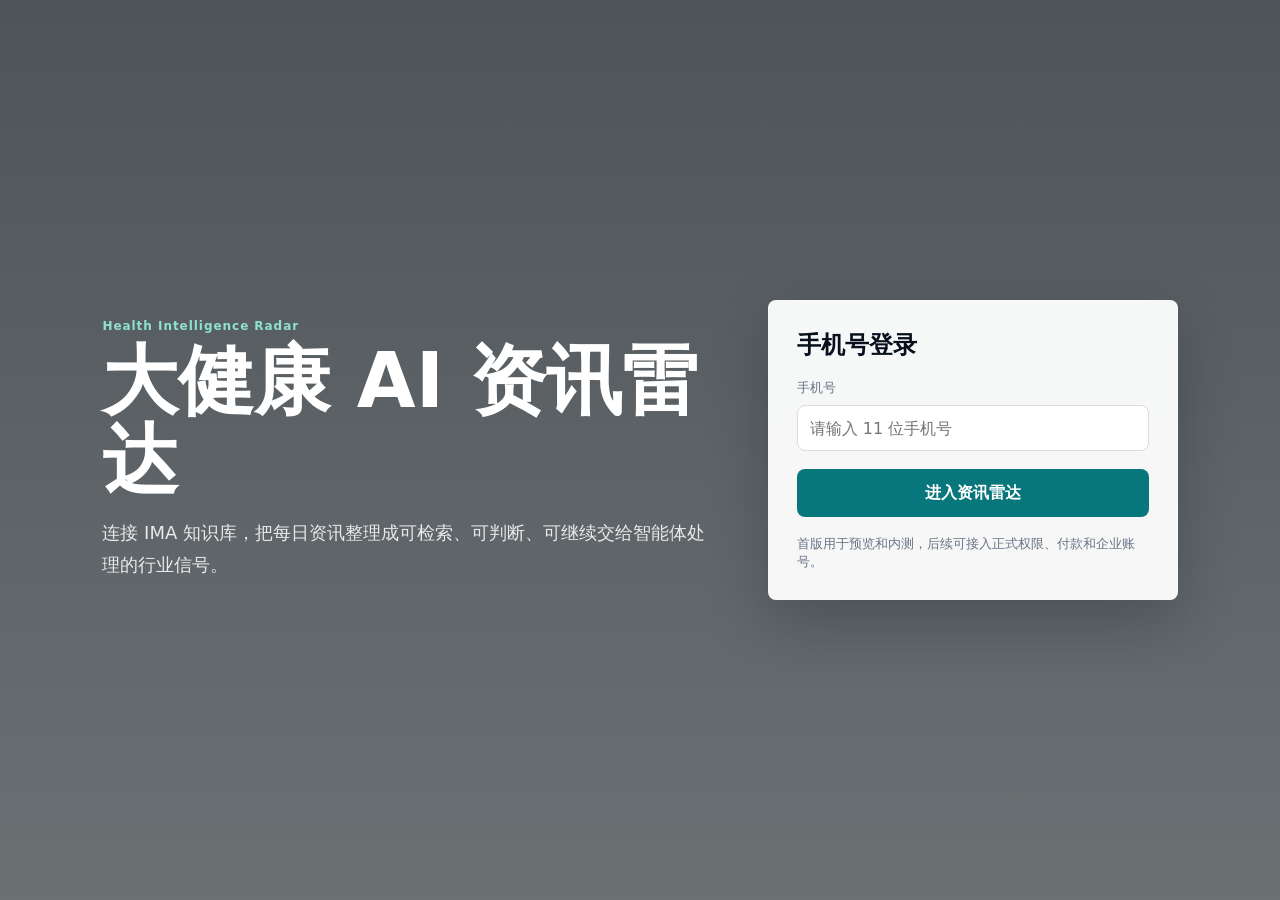
==== static/index.html @ 1c48aaa0 "Launch AI news radar static site" ====
<!doctype html>
<html lang="zh-CN">
  <head>
    <meta charset="UTF-8" />
    <meta name="viewport" content="width=device-width, initial-scale=1.0" />
    <title>AI News Radar | 大健康智媒体平台</title>
    <link rel="stylesheet" href="styles.css?v=20260630-radar" />
  </head>
  <body>
    <section id="loginView" class="login-view">
      <div class="login-copy">
        <p>Health Intelligence Radar</p>
        <h1>大健康 AI 资讯雷达</h1>
        <span>连接 IMA 知识库，把每日资讯整理成可检索、可判断、可继续交给智能体处理的行业信号。</span>
      </div>
      <form id="loginForm" class="login-card">
        <strong>手机号登录</strong>
        <label>
          <span>手机号</span>
          <input id="loginPhone" type="tel" inputmode="numeric" autocomplete="tel" placeholder="请输入 11 位手机号" required />
        </label>
        <button type="submit">进入资讯雷达</button>
        <small id="loginMessage">首版用于预览和内测，后续可接入正式权限、付款和企业账号。</small>
      </form>
    </section>

    <main id="appShell" class="radar-shell is-hidden">
      <header class="radar-hero">
        <div class="brand-lockup">
          <div class="brand-mark" aria-hidden="true">
            <span></span>
          </div>
          <div>
            <p>AI INTELLIGENCE RADAR</p>
            <h1>AI News Radar</h1>
          </div>
        </div>
        <div class="status-stack">
          <span>更新时间</span>
          <strong id="updatedAt">06/30 08:03</strong>
          <em id="sourceStatus">20/20 源正常</em>
          <button type="button" id="agentButton">接入 Agent</button>
        </div>
      </header>

      <section class="summary-strip" aria-label="过去 24 小时概览">
        <strong>过去 24 小时：</strong>
        <span>AI <b id="totalCount">679</b> 条</span>
        <span>高优 <b id="priorityCount">84</b> 条</span>
        <span>精选 <b id="selectedCount">20</b> 条</span>
        <span>源 <b id="healthySourceCount">20/20正常</b></span>
      </section>

      <nav id="categoryTabs" class="category-tabs" aria-label="资讯分类"></nav>

      <section class="radar-note">
        <span id="radarSubtitle">过去 24 小时 · 679 条信号 · 84 条高优先级 · 140 个来源 · AI强相关</span>
      </section>

      <section class="search-row">
        <input id="searchInput" type="search" placeholder="搜索 AI 信号 / 来源 / 标签" />
        <span id="resultMeta">AI强相关 · 679 条</span>
      </section>

      <section class="filter-bar">
        <button type="button" id="filterButton"><span>+</span> 高级筛选</button>
        <span id="filterMeta">679 条结果 · 20/20 源正常</span>
      </section>

      <section class="signals-panel">
        <div class="panel-head">
          <div>
            <p>TODAY'S SIGNALS</p>
            <h2>今日重点信号</h2>
          </div>
          <div class="view-toggle" role="group" aria-label="切换视图">
            <button type="button" class="is-active" data-view="hot">当前热点 <b>10</b></button>
            <button type="button" data-view="timeline">时间线 <b>20</b></button>
          </div>
        </div>
        <div id="signalGrid" class="signal-grid"></div>
      </section>

      <section class="timeline-panel">
        <div class="panel-head compact">
          <div>
            <p>IMA KNOWLEDGE INTERFACE</p>
            <h2>后续功能接口</h2>
          </div>
          <span>已预留，不影响首版上线</span>
        </div>
        <div id="interfaceGrid" class="interface-grid"></div>
      </section>
    </main>

    <div id="agentDrawer" class="drawer" aria-hidden="true">
      <button id="drawerBackdrop" class="drawer-backdrop" type="button" aria-label="关闭"></button>
      <aside class="drawer-panel" role="dialog" aria-modal="true" aria-labelledby="drawerTitle">
        <button id="drawerClose" class="drawer-close" type="button" aria-label="关闭">×</button>
        <p>AGENT INTERFACES</p>
        <h2 id="drawerTitle">已为后续功能留好接口</h2>
        <div class="interface-list">
          <article>
            <strong>IMA 知识库同步</strong>
            <span>GET /api/ima/signals · POST /api/ima/sync</span>
          </article>
          <article>
            <strong>日报生成</strong>
            <span>POST /api/radar/daily-report</span>
          </article>
          <article>
            <strong>Agent 处理</strong>
            <span>POST /api/agents/run</span>
          </article>
          <article>
            <strong>登录权限</strong>
            <span>POST /api/auth/phone-login</span>
          </article>
        </div>
      </aside>
    </div>

    <script src="app.js?v=20260630-radar"></script>
  </body>
</html>
---- static/styles.css ----
:root {
  color-scheme: light;
  --bg: #f6f5f1;
  --panel: #ffffff;
  --panel-soft: #fbfaf7;
  --ink: #07101c;
  --muted: #687486;
  --line: #dedbd3;
  --teal: #08777c;
  --teal-dark: #075f64;
  --green: #079760;
  --blue: #2563eb;
  --amber: #a86a00;
  --red: #c2414b;
  --shadow: 0 16px 34px rgba(27, 32, 39, 0.06);
}

* {
  box-sizing: border-box;
}

html {
  scroll-behavior: smooth;
}

body {
  margin: 0;
  min-width: 320px;
  background: var(--bg);
  color: var(--ink);
  font-family:
    Inter, "PingFang SC", "Microsoft YaHei", system-ui, -apple-system, BlinkMacSystemFont,
    "Segoe UI", sans-serif;
}

button,
input {
  font: inherit;
}

button {
  cursor: pointer;
}

.is-hidden {
  display: none !important;
}

.login-view {
  display: grid;
  grid-template-columns: minmax(0, 1fr) 410px;
  gap: 52px;
  align-items: center;
  min-height: 100vh;
  padding: 7vh 8vw;
  background:
    linear-gradient(rgba(6, 16, 24, 0.7), rgba(6, 16, 24, 0.58)),
    url("https://images.unsplash.com/photo-1581090464777-f3220bbe1b8b?auto=format&fit=crop&w=1800&q=82")
      center/cover;
  color: #fff;
}

.login-copy {
  max-width: 720px;
}

.login-copy p,
.radar-hero p,
.panel-head p,
.drawer-panel > p {
  margin: 0 0 8px;
  color: var(--teal);
  font-size: 12px;
  font-weight: 900;
  letter-spacing: 0.08em;
}

.login-copy p {
  color: #8ee2cf;
}

.login-copy h1 {
  margin: 0 0 18px;
  font-size: clamp(42px, 6vw, 76px);
  line-height: 1.04;
  letter-spacing: 0;
}

.login-copy span {
  display: block;
  max-width: 630px;
  color: rgba(255, 255, 255, 0.86);
  font-size: 18px;
  line-height: 1.8;
}

.login-card {
  display: grid;
  gap: 18px;
  border: 1px solid rgba(255, 255, 255, 0.28);
  border-radius: 8px;
  padding: 28px;
  background: rgba(255, 255, 255, 0.95);
  color: var(--ink);
  box-shadow: 0 24px 60px rgba(5, 12, 24, 0.22);
}

.login-card strong {
  font-size: 24px;
}

.login-card label,
.login-card label span {
  display: grid;
  gap: 8px;
}

.login-card label span,
.login-card small {
  color: var(--muted);
  font-size: 13px;
}

.login-card input,
.search-row input {
  width: 100%;
  border: 1px solid var(--line);
  border-radius: 8px;
  background: #fff;
  color: var(--ink);
  outline: 0;
}

.login-card input {
  min-height: 46px;
  padding: 0 12px;
}

.login-card input:focus,
.search-row input:focus {
  border-color: var(--teal);
  box-shadow: 0 0 0 3px rgba(8, 119, 124, 0.12);
}

.login-card button {
  min-height: 48px;
  border: 0;
  border-radius: 8px;
  background: var(--teal);
  color: #fff;
  font-weight: 900;
}

.login-card small.error {
  color: var(--red);
  font-weight: 800;
}

.radar-shell {
  width: min(100%, 1480px);
  margin: 0 auto;
  padding: 32px clamp(18px, 4vw, 72px) 56px;
}

.radar-hero {
  display: flex;
  align-items: flex-start;
  justify-content: space-between;
  gap: 28px;
  min-height: 164px;
}

.brand-lockup {
  display: flex;
  align-items: center;
  gap: 18px;
}

.brand-mark {
  position: relative;
  display: grid;
  place-items: center;
  width: 60px;
  height: 60px;
  border: 1px solid #ccd7d9;
  border-radius: 8px;
  background:
    radial-gradient(circle at 50% 50%, transparent 0 9px, #0a0f19 10px 12px, transparent 13px),
    repeating-radial-gradient(circle at 50% 50%, #efb9a8 0 3px, transparent 4px 12px);
}

.brand-mark span {
  width: 34px;
  height: 3px;
  border-radius: 999px;
  background: var(--ink);
  transform: rotate(-38deg);
}

.brand-lockup h1 {
  margin: 0;
  font-size: clamp(42px, 5vw, 64px);
  line-height: 1;
  letter-spacing: 0;
}

.status-stack {
  display: grid;
  justify-items: end;
  gap: 10px;
  min-width: 150px;
}

.status-stack span {
  color: #4b5563;
  font-size: 14px;
}

.status-stack strong {
  font-size: 16px;
}

.status-stack em,
.status-stack button {
  border: 1px solid #b9d8d6;
  border-radius: 999px;
  padding: 8px 13px;
  background: #eef8f3;
  color: var(--teal);
  font-style: normal;
  font-weight: 900;
}

.status-stack button {
  background: #f7fbfb;
}

.summary-strip,
.category-tabs,
.search-row,
.filter-bar,
.signals-panel,
.timeline-panel {
  border: 1px solid var(--line);
  border-radius: 8px;
  background: rgba(255, 255, 255, 0.74);
}

.summary-strip {
  display: flex;
  flex-wrap: wrap;
  gap: 18px 24px;
  align-items: center;
  min-height: 54px;
  padding: 12px 18px;
  box-shadow: var(--shadow);
}

.summary-strip strong,
.summary-strip span {
  font-size: 18px;
}

.summary-strip b {
  font-size: 24px;
}

.category-tabs {
  display: flex;
  flex-wrap: wrap;
  gap: 10px;
  margin-top: 26px;
  padding: 6px;
}

.category-tabs button {
  display: flex;
  align-items: center;
  gap: 10px;
  min-height: 44px;
  border: 0;
  border-radius: 8px;
  padding: 0 16px;
  background: transparent;
  color: #3f4856;
  font-weight: 760;
}

.category-tabs button b {
  color: var(--teal);
  font-size: 12px;
}

.category-tabs button.is-active {
  background: var(--teal);
  color: #fff;
}

.category-tabs button.is-active b {
  border-radius: 999px;
  padding: 3px 8px;
  background: #fff;
}

.radar-note {
  margin: 14px 4px 18px;
  color: #4f5967;
  font-size: 15px;
}

.search-row {
  display: grid;
  grid-template-columns: 1fr auto;
  gap: 14px;
  align-items: center;
  padding: 0;
  background: transparent;
  border: 0;
}

.search-row input {
  min-height: 54px;
  padding: 0 16px;
  font-size: 16px;
}

.search-row span {
  color: #5b6472;
  white-space: nowrap;
}

.filter-bar {
  display: flex;
  align-items: center;
  justify-content: space-between;
  gap: 14px;
  margin-top: 14px;
  padding: 12px 18px;
}

.filter-bar button {
  display: flex;
  align-items: center;
  gap: 8px;
  border: 0;
  background: transparent;
  color: #313a46;
  font-weight: 900;
}

.filter-bar button span {
  display: grid;
  place-items: center;
  width: 24px;
  height: 24px;
  border: 1px solid var(--line);
  border-radius: 999px;
  background: #fff;
}

.filter-bar > span {
  color: #586474;
  font-size: 14px;
}

.signals-panel,
.timeline-panel {
  margin-top: 22px;
  overflow: hidden;
  background: var(--panel);
}

.panel-head {
  display: flex;
  align-items: center;
  justify-content: space-between;
  gap: 18px;
  border-bottom: 1px solid var(--line);
  padding: 24px;
}

.panel-head.compact {
  padding-bottom: 18px;
}

.panel-head h2 {
  margin: 0;
  font-size: 28px;
  line-height: 1.15;
}

.panel-head > span {
  color: var(--muted);
}

.view-toggle {
  display: flex;
  overflow: hidden;
  border: 1px solid var(--line);
  border-radius: 8px;
  background: #fff;
}

.view-toggle button {
  min-height: 42px;
  border: 0;
  padding: 0 16px;
  background: transparent;
  color: #596271;
  font-weight: 800;
}

.view-toggle button.is-active {
  background: var(--teal);
  color: #fff;
}

.signal-grid {
  display: grid;
  grid-template-columns: repeat(2, minmax(0, 1fr));
  gap: 16px;
  padding: 18px 24px 24px;
}

.signal-card {
  display: grid;
  gap: 14px;
  border: 1px solid #dbe8ea;
  border-radius: 8px;
  padding: 20px;
  background: #fff;
  box-shadow: 0 10px 24px rgba(8, 119, 124, 0.04);
}

.signal-card:hover {
  border-color: #9ccace;
  box-shadow: 0 18px 34px rgba(8, 119, 124, 0.08);
}

.signal-meta {
  display: flex;
  flex-wrap: wrap;
  gap: 8px;
  align-items: center;
}

.signal-meta span,
.signal-meta small,
.signal-meta em {
  border-radius: 999px;
  padding: 4px 9px;
  background: #f0f5f5;
  color: #5b6472;
  font-size: 12px;
  font-style: normal;
  font-weight: 850;
}

.signal-meta span {
  background: #e8f6f7;
  color: var(--teal);
}

.signal-meta em.priority-a {
  background: #fff2dc;
  color: var(--amber);
}

.signal-meta em.priority-b {
  background: #eaf2ff;
  color: var(--blue);
}

.signal-meta em.priority-c {
  background: #edf8f1;
  color: var(--green);
}

.signal-card h3 {
  margin: 0;
  font-size: clamp(20px, 2vw, 30px);
  line-height: 1.26;
  letter-spacing: 0;
}

.signal-card p {
  margin: 0;
  color: #566273;
  font-size: 15px;
  line-height: 1.72;
}

.why-box {
  border-left: 3px solid #9bcbd0;
  padding-left: 12px;
}

.why-box strong {
  display: block;
  margin-bottom: 5px;
  font-size: 13px;
}

.signal-tags {
  display: flex;
  flex-wrap: wrap;
  gap: 8px;
}

.signal-tags span {
  border-radius: 999px;
  padding: 5px 9px;
  background: #f3f2ee;
  color: #536070;
  font-size: 12px;
  font-weight: 760;
}

.signal-card a {
  width: fit-content;
  color: var(--teal);
  font-size: 14px;
  font-weight: 900;
  text-decoration: none;
}

.interface-grid {
  display: grid;
  grid-template-columns: repeat(4, minmax(0, 1fr));
  gap: 14px;
  padding: 18px 24px 24px;
}

.interface-card {
  min-height: 136px;
  border: 1px solid var(--line);
  border-radius: 8px;
  padding: 16px;
  background: var(--panel-soft);
}

.interface-card strong,
.interface-card span,
.interface-card small {
  display: block;
}

.interface-card strong {
  margin-bottom: 8px;
  font-size: 16px;
}

.interface-card span {
  color: var(--teal);
  font-size: 13px;
  font-weight: 850;
}

.interface-card small {
  margin-top: 10px;
  color: var(--muted);
  line-height: 1.6;
}

.drawer {
  position: fixed;
  inset: 0;
  z-index: 20;
  display: none;
}

.drawer.is-open {
  display: block;
}

.drawer-backdrop {
  position: absolute;
  inset: 0;
  border: 0;
  background: rgba(15, 23, 42, 0.32);
}

.drawer-panel {
  position: absolute;
  top: 0;
  right: 0;
  width: min(560px, 100vw);
  height: 100%;
  overflow: auto;
  border-left: 1px solid var(--line);
  padding: 30px;
  background: #fff;
  box-shadow: -20px 0 60px rgba(15, 23, 42, 0.16);
}

.drawer-close {
  position: absolute;
  top: 16px;
  right: 16px;
  width: 36px;
  height: 36px;
  border: 1px solid var(--line);
  border-radius: 8px;
  background: #fff;
  color: var(--ink);
  font-size: 24px;
}

.drawer-panel h2 {
  margin: 0 44px 20px 0;
  font-size: 30px;
}

.interface-list {
  display: grid;
  gap: 12px;
}

.interface-list article {
  border: 1px solid var(--line);
  border-radius: 8px;
  padding: 14px;
  background: var(--panel-soft);
}

.interface-list strong,
.interface-list span {
  display: block;
}

.interface-list span {
  margin-top: 6px;
  color: var(--muted);
  font-size: 13px;
}

@media (max-width: 980px) {
  .login-view,
  .signal-grid,
  .interface-grid {
    grid-template-columns: 1fr;
  }

  .radar-hero,
  .panel-head {
    flex-direction: column;
  }

  .status-stack {
    justify-items: start;
  }

  .search-row {
    grid-template-columns: 1fr;
  }
}

@media (max-width: 640px) {
  .radar-shell {
    padding-inline: 14px;
  }

  .brand-lockup {
    align-items: flex-start;
  }

  .brand-mark {
    width: 48px;
    height: 48px;
  }

  .summary-strip strong,
  .summary-strip span {
    font-size: 15px;
  }

  .category-tabs,
  .filter-bar,
  .view-toggle {
    align-items: stretch;
    flex-direction: column;
  }

  .category-tabs button,
  .view-toggle button {
    justify-content: space-between;
  }

  .signal-card h3 {
    font-size: 22px;
  }
}
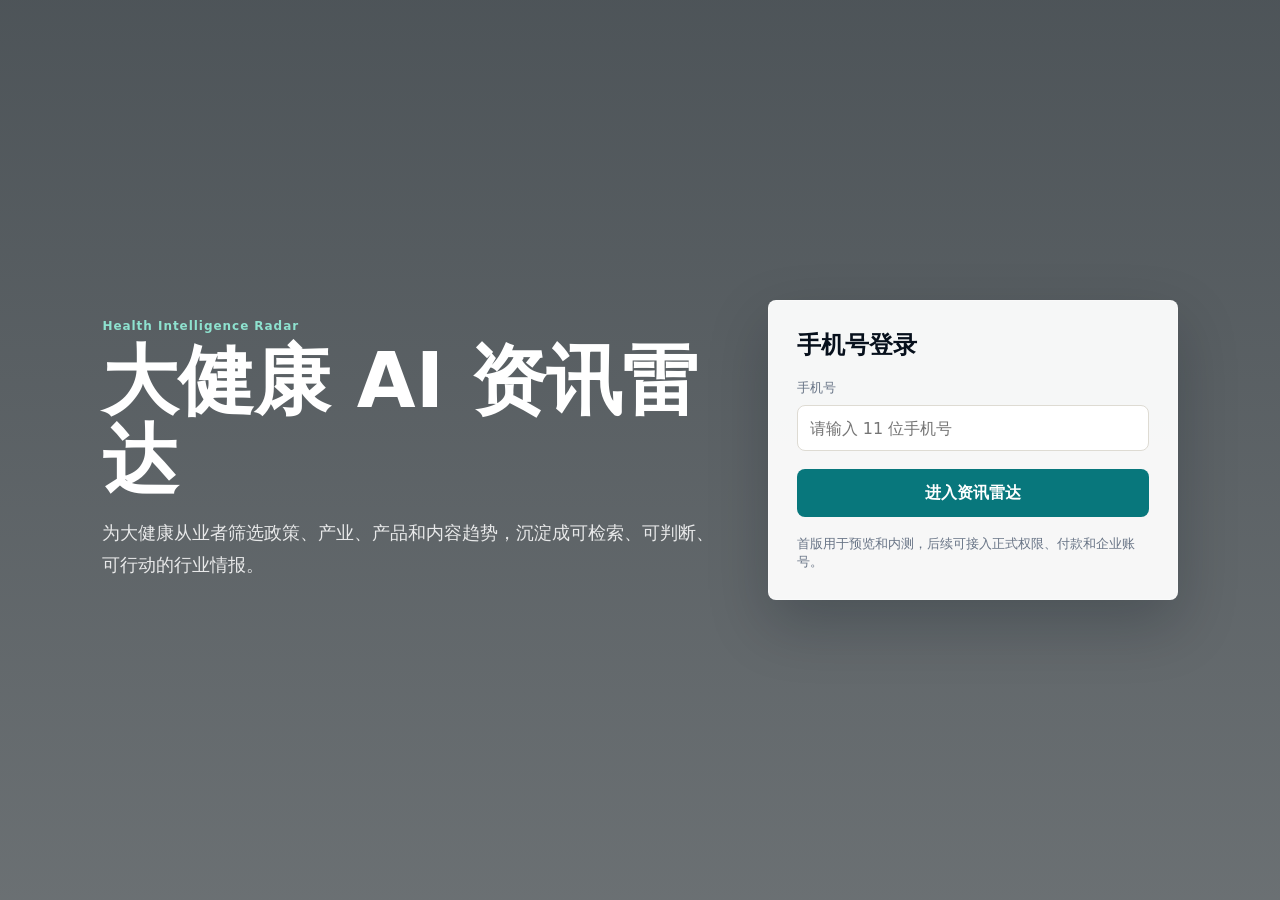
==== commit 02eb6a8a: "Refine health intelligence branding and responsive layout" ====
--- a/static/index.html
+++ b/static/index.html
@@ -3,15 +3,15 @@
   <head>
     <meta charset="UTF-8" />
     <meta name="viewport" content="width=device-width, initial-scale=1.0" />
-    <title>AI News Radar | 大健康智媒体平台</title>
-    <link rel="stylesheet" href="styles.css?v=20260630-radar" />
+    <title>大健康 AI 资讯雷达 | 大健康智媒体平台</title>
+    <link rel="stylesheet" href="styles.css?v=20260701-health1" />
   </head>
   <body>
     <section id="loginView" class="login-view">
       <div class="login-copy">
         <p>Health Intelligence Radar</p>
         <h1>大健康 AI 资讯雷达</h1>
-        <span>连接 IMA 知识库，把每日资讯整理成可检索、可判断、可继续交给智能体处理的行业信号。</span>
+        <span>为大健康从业者筛选政策、产业、产品和内容趋势，沉淀成可检索、可判断、可行动的行业情报。</span>
       </div>
       <form id="loginForm" class="login-card">
         <strong>手机号登录</strong>
@@ -31,8 +31,8 @@
             <span></span>
           </div>
           <div>
-            <p>AI INTELLIGENCE RADAR</p>
-            <h1>AI News Radar</h1>
+            <p>HEALTH INTELLIGENCE RADAR</p>
+            <h1>大健康 AI 资讯雷达</h1>
           </div>
         </div>
         <div class="status-stack">
@@ -84,7 +84,7 @@
       <section class="timeline-panel">
         <div class="panel-head compact">
           <div>
-            <p>IMA KNOWLEDGE INTERFACE</p>
+            <p>GROWTH INTELLIGENCE INTERFACE</p>
             <h2>后续功能接口</h2>
           </div>
           <span>已预留，不影响首版上线</span>
@@ -101,8 +101,8 @@
         <h2 id="drawerTitle">已为后续功能留好接口</h2>
         <div class="interface-list">
           <article>
-            <strong>IMA 知识库同步</strong>
-            <span>GET /api/ima/signals · POST /api/ima/sync</span>
+            <strong>行业资讯同步</strong>
+            <span>GET /api/health/signals · POST /api/health/sync</span>
           </article>
           <article>
             <strong>日报生成</strong>
@@ -120,6 +120,6 @@
       </aside>
     </div>
 
-    <script src="app.js?v=20260630-radar"></script>
+    <script src="app.js?v=20260701-health1"></script>
   </body>
 </html>
--- a/static/styles.css
+++ b/static/styles.css
@@ -159,15 +159,15 @@
 .radar-shell {
   width: min(100%, 1480px);
   margin: 0 auto;
-  padding: 32px clamp(18px, 4vw, 72px) 56px;
+  padding: clamp(18px, 3vw, 32px) clamp(14px, 4vw, 72px) 56px;
 }
 
 .radar-hero {
-  display: flex;
+  display: grid;
+  grid-template-columns: minmax(0, 1fr) auto;
   align-items: flex-start;
-  justify-content: space-between;
   gap: 28px;
-  min-height: 164px;
+  margin-bottom: clamp(18px, 4vw, 58px);
 }
 
 .brand-lockup {
@@ -247,8 +247,8 @@
 }
 
 .summary-strip {
-  display: flex;
-  flex-wrap: wrap;
+  display: grid;
+  grid-template-columns: auto repeat(4, max-content);
   gap: 18px 24px;
   align-items: center;
   min-height: 54px;
@@ -267,14 +267,22 @@
 
 .category-tabs {
   display: flex;
-  flex-wrap: wrap;
+  flex-wrap: nowrap;
   gap: 10px;
   margin-top: 26px;
+  overflow-x: auto;
   padding: 6px;
+  -webkit-overflow-scrolling: touch;
+  scrollbar-width: none;
+}
+
+.category-tabs::-webkit-scrollbar {
+  display: none;
 }
 
 .category-tabs button {
   display: flex;
+  flex: 0 0 auto;
   align-items: center;
   gap: 10px;
   min-height: 44px;
@@ -417,7 +425,7 @@
 
 .signal-grid {
   display: grid;
-  grid-template-columns: repeat(2, minmax(0, 1fr));
+  grid-template-columns: repeat(auto-fit, minmax(min(100%, 520px), 1fr));
   gap: 16px;
   padding: 18px 24px 24px;
 }
@@ -526,7 +534,7 @@
 
 .interface-grid {
   display: grid;
-  grid-template-columns: repeat(4, minmax(0, 1fr));
+  grid-template-columns: repeat(auto-fit, minmax(min(100%, 230px), 1fr));
   gap: 14px;
   padding: 18px 24px 24px;
 }
@@ -634,34 +642,68 @@
   font-size: 13px;
 }
 
-@media (max-width: 980px) {
-  .login-view,
-  .signal-grid,
-  .interface-grid {
+@media (max-width: 1100px) {
+  .login-view {
     grid-template-columns: 1fr;
   }
 
-  .radar-hero,
-  .panel-head {
-    flex-direction: column;
+  .summary-strip {
+    grid-template-columns: repeat(2, minmax(0, 1fr));
+  }
+
+  .summary-strip strong {
+    grid-column: 1 / -1;
+  }
+}
+
+@media (max-width: 860px) {
+  .radar-hero {
+    grid-template-columns: 1fr;
+    gap: 16px;
   }
 
   .status-stack {
+    display: flex;
+    flex-wrap: wrap;
+    align-items: center;
     justify-items: start;
+    gap: 8px;
+  }
+
+  .status-stack span {
+    width: 100%;
   }
 
   .search-row {
     grid-template-columns: 1fr;
   }
+
+  .panel-head {
+    align-items: stretch;
+    flex-direction: column;
+  }
+
+  .view-toggle {
+    width: 100%;
+  }
+
+  .view-toggle button {
+    flex: 1 1 0;
+  }
 }
 
 @media (max-width: 640px) {
   .radar-shell {
-    padding-inline: 14px;
+    padding: 18px 14px 40px;
+  }
+
+  .radar-hero {
+    margin-bottom: 14px;
   }
 
   .brand-lockup {
     align-items: flex-start;
+    gap: 12px;
   }
 
   .brand-mark {
@@ -669,24 +711,107 @@
     height: 48px;
   }
 
+  .brand-lockup h1 {
+    font-size: 42px;
+  }
+
+  .summary-strip {
+    grid-template-columns: repeat(2, minmax(0, 1fr));
+    gap: 8px 14px;
+    min-height: auto;
+    padding: 12px;
+  }
+
   .summary-strip strong,
   .summary-strip span {
     font-size: 15px;
   }
 
-  .category-tabs,
-  .filter-bar,
-  .view-toggle {
+  .summary-strip b {
+    font-size: 22px;
+  }
+
+  .category-tabs {
+    gap: 8px;
+    margin-top: 14px;
+    padding: 6px;
+  }
+
+  .category-tabs button {
+    flex: 0 0 auto;
+    min-height: 40px;
+    padding: 0 14px;
+  }
+
+  .radar-note {
+    margin: 10px 2px 12px;
+    font-size: 13px;
+  }
+
+  .search-row input {
+    min-height: 46px;
+  }
+
+  .filter-bar {
     align-items: stretch;
     flex-direction: column;
-  }
-
-  .category-tabs button,
+    margin-top: 10px;
+    padding: 10px 12px;
+  }
+
   .view-toggle button {
     justify-content: space-between;
   }
 
+  .signals-panel,
+  .timeline-panel {
+    margin-top: 14px;
+  }
+
+  .panel-head {
+    gap: 12px;
+    padding: 16px;
+  }
+
+  .panel-head h2 {
+    font-size: 24px;
+  }
+
+  .signal-grid {
+    gap: 12px;
+    padding: 12px;
+  }
+
+  .signal-card {
+    gap: 10px;
+    padding: 14px;
+  }
+
   .signal-card h3 {
+    font-size: 21px;
+  }
+
+  .signal-card p {
+    font-size: 14px;
+    line-height: 1.62;
+  }
+}
+
+@media (max-width: 380px) {
+  .brand-mark {
+    width: 42px;
+    height: 42px;
+  }
+
+  .brand-lockup h1 {
+    font-size: 36px;
+  }
+
+  .summary-strip {
+    grid-template-columns: 1fr;
+  }
+
+  .panel-head h2 {
     font-size: 22px;
   }
 }
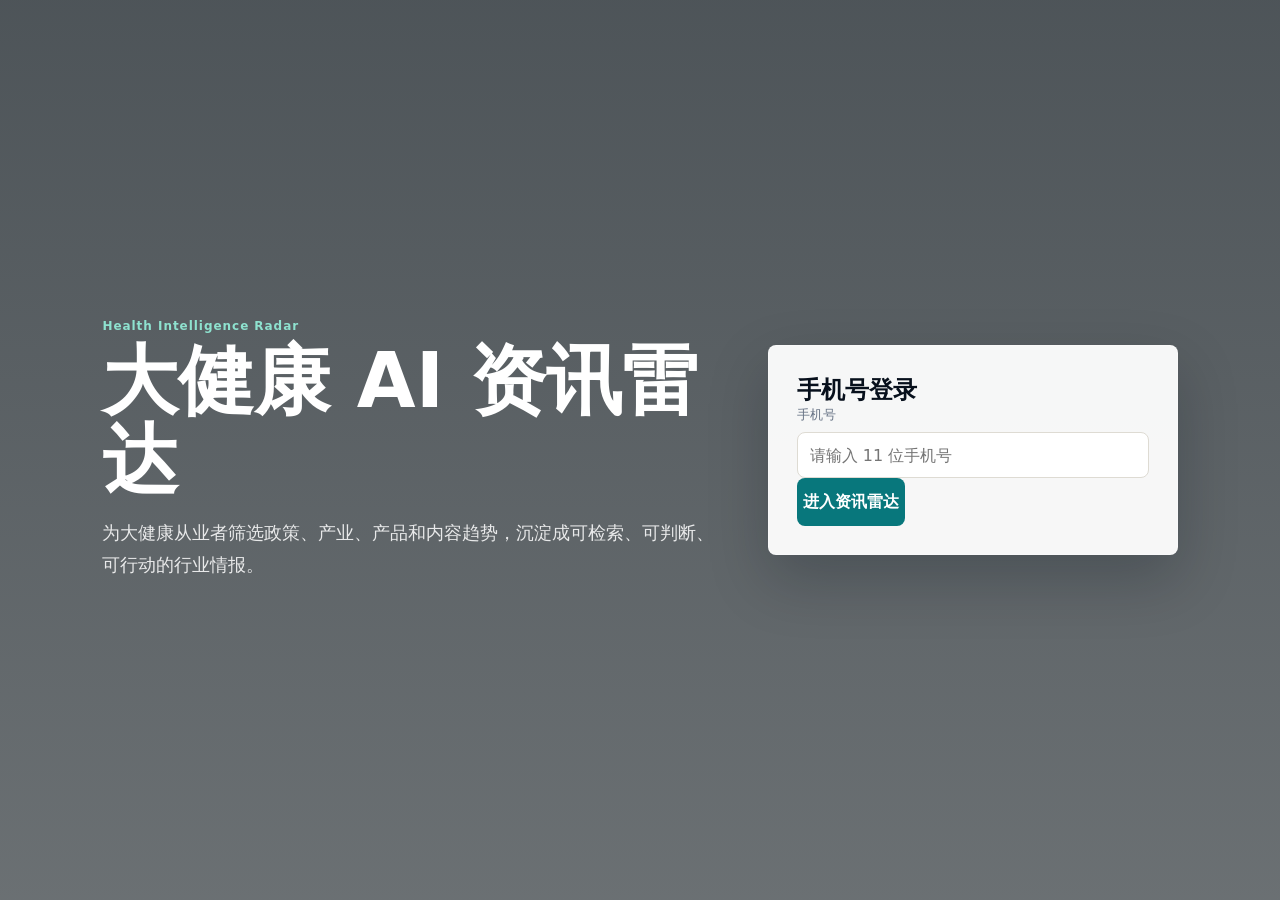
==== commit 05dc583c: "feat: 会员登录系统 + 支付 + Token 认证 - 新增 HMAC-SHA256 Token 签发/验证 (30天有效期) - 新增 API: check-phone / verify-to" ====
--- a/static/index.html
+++ b/static/index.html
@@ -4,26 +4,65 @@
     <meta charset="UTF-8" />
     <meta name="viewport" content="width=device-width, initial-scale=1.0" />
     <title>大健康 AI 资讯雷达 | 大健康智媒体平台</title>
-    <link rel="stylesheet" href="styles.css?v=20260701-health1" />
+    <link rel="stylesheet" href="styles.css?v=20260702-auth2" />
   </head>
   <body>
+    <!-- ═══ 登录视图 ═══ -->
     <section id="loginView" class="login-view">
       <div class="login-copy">
         <p>Health Intelligence Radar</p>
         <h1>大健康 AI 资讯雷达</h1>
         <span>为大健康从业者筛选政策、产业、产品和内容趋势，沉淀成可检索、可判断、可行动的行业情报。</span>
       </div>
-      <form id="loginForm" class="login-card">
-        <strong>手机号登录</strong>
-        <label>
-          <span>手机号</span>
-          <input id="loginPhone" type="tel" inputmode="numeric" autocomplete="tel" placeholder="请输入 11 位手机号" required />
-        </label>
-        <button type="submit">进入资讯雷达</button>
-        <small id="loginMessage">首版用于预览和内测，后续可接入正式权限、付款和企业账号。</small>
-      </form>
+      <div class="login-card" id="loginCard">
+        <!-- 阶段 1：输入手机号 -->
+        <div id="phoneStep">
+          <strong>手机号登录</strong>
+          <label>
+            <span>手机号</span>
+            <input id="loginPhone" type="tel" inputmode="numeric" autocomplete="tel" placeholder="请输入 11 位手机号" />
+          </label>
+          <button type="button" id="loginSubmit">进入资讯雷达</button>
+          <small id="loginMessage" class="is-hidden"></small>
+        </div>
+
+        <!-- 阶段 2：付款（check-phone 返回 unpaid 时展开） -->
+        <div id="paymentStep" class="is-hidden">
+          <button type="button" id="paymentBack" class="payment-back">&larr; 返回</button>
+          <strong>开通会员</strong>
+          <p id="paymentPhoneHint"></p>
+
+          <div class="payment-tabs">
+            <button type="button" class="is-active" data-pay="wechat">微信支付</button>
+            <button type="button" data-pay="alipay">支付宝</button>
+          </div>
+
+          <div id="paymentQrWechat" class="payment-qr">
+            <span class="payment-amount">199 元 / 年</span>
+            <img src="payment-wechat.png" alt="微信支付二维码" width="200" height="200" />
+            <small>请使用微信扫一扫付款</small>
+          </div>
+          <div id="paymentQrAlipay" class="payment-qr is-hidden">
+            <span class="payment-amount">199 元 / 年</span>
+            <img src="payment-alipay.png" alt="支付宝付款二维码" width="200" height="200" />
+            <small>请使用支付宝扫一扫付款</small>
+          </div>
+
+          <button type="button" id="paymentCheckButton" class="payment-retry">我已付款，重新检测</button>
+          <small id="paymentMessage" class="payment-message is-hidden"></small>
+          <small class="payment-note">付款后请联系管理员开通权限，或点击上方按钮自动检测。如需帮助请截屏付款记录联系客服。</small>
+        </div>
+
+        <!-- 阶段 3：被禁用 -->
+        <div id="blockedStep" class="is-hidden">
+          <strong>无法登录</strong>
+          <p id="blockedMessage"></p>
+          <button type="button" class="payment-back" onclick="location.reload()">&larr; 重新输入</button>
+        </div>
+      </div>
     </section>
 
+    <!-- ═══ 主应用 ═══ -->
     <main id="appShell" class="radar-shell is-hidden">
       <header class="radar-hero">
         <div class="brand-lockup">
@@ -40,12 +79,13 @@
           <strong id="updatedAt">06/30 08:03</strong>
           <em id="sourceStatus">20/20 源正常</em>
           <button type="button" id="agentButton">接入 Agent</button>
+          <button type="button" id="logoutButton" class="logout-btn" title="退出登录">退出</button>
         </div>
       </header>
 
-      <section class="summary-strip" aria-label="过去 24 小时概览">
-        <strong>过去 24 小时：</strong>
-        <span>AI <b id="totalCount">679</b> 条</span>
+      <section class="summary-strip" aria-label="每日简报概览">
+        <strong>每日简报：</strong>
+        <span>信号 <b id="totalCount">0</b> 条</span>
         <span>高优 <b id="priorityCount">84</b> 条</span>
         <span>精选 <b id="selectedCount">20</b> 条</span>
         <span>源 <b id="healthySourceCount">20/20正常</b></span>
@@ -54,12 +94,12 @@
       <nav id="categoryTabs" class="category-tabs" aria-label="资讯分类"></nav>
 
       <section class="radar-note">
-        <span id="radarSubtitle">过去 24 小时 · 679 条信号 · 84 条高优先级 · 140 个来源 · AI强相关</span>
+        <span id="radarSubtitle">每日简报 · 大健康直销行业信号 · 按可信度和可追溯性排序</span>
       </section>
 
       <section class="search-row">
-        <input id="searchInput" type="search" placeholder="搜索 AI 信号 / 来源 / 标签" />
-        <span id="resultMeta">AI强相关 · 679 条</span>
+        <input id="searchInput" type="search" placeholder="搜索标题 / 来源 / 标签" />
+        <span id="resultMeta">行业信号 · 0 条</span>
       </section>
 
       <section class="filter-bar">
@@ -70,8 +110,9 @@
       <section class="signals-panel">
         <div class="panel-head">
           <div>
-            <p>TODAY'S SIGNALS</p>
-            <h2>今日重点信号</h2>
+            <p>DAILY BRIEF</p>
+            <h2>每日简报</h2>
+            <span id="briefDate">2026/07/01</span>
           </div>
           <div class="view-toggle" role="group" aria-label="切换视图">
             <button type="button" class="is-active" data-view="hot">当前热点 <b>10</b></button>
@@ -93,6 +134,7 @@
       </section>
     </main>
 
+    <!-- ═══ Agent 抽屉 ═══ -->
     <div id="agentDrawer" class="drawer" aria-hidden="true">
       <button id="drawerBackdrop" class="drawer-backdrop" type="button" aria-label="关闭"></button>
       <aside class="drawer-panel" role="dialog" aria-modal="true" aria-labelledby="drawerTitle">
@@ -114,12 +156,42 @@
           </article>
           <article>
             <strong>登录权限</strong>
-            <span>POST /api/auth/phone-login</span>
+            <span>POST /api/auth/check-phone · POST /api/auth/verify-token</span>
           </article>
         </div>
       </aside>
     </div>
 
-    <script src="app.js?v=20260701-health1"></script>
+    <!-- ═══ 详情视图 ═══ -->
+    <div id="detailDrawer" class="detail-view is-hidden" aria-hidden="true">
+      <div class="detail-shell">
+        <button id="detailClose" class="detail-back" type="button">返回简报</button>
+        <nav id="detailBreadcrumb" class="detail-breadcrumb" aria-label="详情导航">每日简报</nav>
+        <h1 id="detailTitle"></h1>
+        <div id="detailMeta" class="detail-meta"></div>
+        <div id="detailHero" class="detail-hero" aria-hidden="true"></div>
+        <section class="detail-summary">
+          <span>概要介绍</span>
+          <div id="detailSummary" class="structured-summary"></div>
+        </section>
+        <section class="detail-section">
+          <h2>为什么重要</h2>
+          <p id="detailWhy"></p>
+        </section>
+        <section class="detail-section detail-grid">
+          <article>
+            <h2>自媒体角度</h2>
+            <p id="detailMediaPotential"></p>
+          </article>
+          <article>
+            <h2>合规提醒</h2>
+            <p id="detailCompliance"></p>
+          </article>
+        </section>
+        <a id="detailSource" class="detail-source" href="#" target="_blank" rel="noreferrer">查看原文</a>
+      </div>
+    </div>
+
+    <script src="app.js?v=20260702-auth2"></script>
   </body>
 </html>
--- a/static/styles.css
+++ b/static/styles.css
@@ -156,6 +156,170 @@
   font-weight: 800;
 }
 
+.login-card small {
+  display: block;
+  line-height: 1.7;
+}
+
+/* ── 支付区域 ── */
+
+.payment-back {
+  width: fit-content;
+  border: 0;
+  padding: 0;
+  background: transparent;
+  color: var(--teal);
+  font-weight: 900;
+  font-size: 14px;
+  cursor: pointer;
+}
+
+.payment-back:hover {
+  color: var(--teal-dark);
+}
+
+#paymentPhoneHint {
+  margin: 4px 0 8px;
+  color: var(--muted);
+  font-size: 14px;
+}
+
+.payment-tabs {
+  display: flex;
+  gap: 8px;
+  margin-top: 6px;
+}
+
+.payment-tabs button {
+  flex: 1 1 0;
+  min-height: 40px;
+  border: 1px solid var(--line);
+  border-radius: 8px;
+  background: #fff;
+  color: var(--ink);
+  font-weight: 800;
+  cursor: pointer;
+}
+
+.payment-tabs button.is-active {
+  border-color: var(--teal);
+  background: var(--teal);
+  color: #fff;
+}
+
+.payment-qr {
+  display: grid;
+  place-items: center;
+  gap: 10px;
+  margin-top: 16px;
+  border: 1px solid var(--line);
+  border-radius: 8px;
+  padding: 18px;
+  background: #fafaf7;
+}
+
+.payment-qr img {
+  width: 200px;
+  height: 200px;
+  border-radius: 6px;
+  background: #fff;
+}
+
+.payment-amount {
+  border-radius: 999px;
+  padding: 5px 14px;
+  background: #fff;
+  color: var(--teal);
+  font-size: 16px;
+  font-weight: 900;
+}
+
+.payment-qr small {
+  color: var(--muted);
+  font-size: 13px;
+}
+
+.payment-retry {
+  min-height: 46px;
+  margin-top: 14px;
+  border: 0;
+  border-radius: 8px;
+  background: var(--teal);
+  color: #fff;
+  font-weight: 900;
+  cursor: pointer;
+}
+
+.payment-retry:disabled {
+  opacity: 0.5;
+  cursor: not-allowed;
+}
+
+.payment-note {
+  margin-top: 10px;
+  color: var(--muted);
+  font-size: 13px;
+  line-height: 1.7;
+}
+
+.payment-message {
+  display: block;
+  margin-top: 10px;
+  padding: 10px 12px;
+  border-radius: 8px;
+  background: #fff8e6;
+  color: #8a6d3b;
+  font-size: 13px;
+  line-height: 1.6;
+}
+
+.payment-message.is-hidden {
+  display: none;
+}
+
+.payment-message.error {
+  background: #fff0f0;
+  color: var(--red);
+}
+
+/* ── 退出按钮 ── */
+
+.logout-btn {
+  border: 1px solid #d9c5c0 !important;
+  background: #fdf5f3 !important;
+  color: #b13b3b !important;
+  font-size: 12px !important;
+}
+
+.logout-btn:hover {
+  background: #fbe8e4 !important;
+}
+
+/* ── 加载态 ── */
+
+.login-card button.is-loading {
+  position: relative;
+  color: transparent;
+  pointer-events: none;
+}
+
+.login-card button.is-loading::after {
+  content: "";
+  position: absolute;
+  inset: 0;
+  margin: auto;
+  width: 20px;
+  height: 20px;
+  border: 2px solid rgba(255,255,255,0.3);
+  border-top-color: #fff;
+  border-radius: 50%;
+  animation: spin 0.6s linear infinite;
+}
+
+@keyframes spin {
+  to { transform: rotate(360deg); }
+}
+
 .radar-shell {
   width: min(100%, 1480px);
   margin: 0 auto;
@@ -397,6 +561,14 @@
   line-height: 1.15;
 }
 
+.panel-head h2 + span {
+  display: block;
+  margin-top: 6px;
+  color: var(--muted);
+  font-size: 14px;
+  font-weight: 800;
+}
+
 .panel-head > span {
   color: var(--muted);
 }
@@ -425,24 +597,122 @@
 
 .signal-grid {
   display: grid;
-  grid-template-columns: repeat(auto-fit, minmax(min(100%, 520px), 1fr));
-  gap: 16px;
-  padding: 18px 24px 24px;
+  grid-template-columns: 1fr;
+  gap: 22px;
+  padding: 22px 24px 26px;
+}
+
+.brief-group {
+  border: 1px solid var(--line);
+  border-radius: 8px;
+  padding: 20px 22px;
+  background: #fff;
+  box-shadow: 0 8px 20px rgba(27, 32, 39, 0.04);
+}
+
+.brief-group-head {
+  margin-bottom: 20px;
+}
+
+.brief-group-head h3 {
+  margin: 0 0 6px;
+  font-size: 22px;
+  line-height: 1.2;
+}
+
+.brief-group-head span {
+  color: var(--muted);
+  font-size: 14px;
+}
+
+.brief-list {
+  display: grid;
+  gap: 18px;
 }
 
 .signal-card {
   display: grid;
-  gap: 14px;
-  border: 1px solid #dbe8ea;
-  border-radius: 8px;
-  padding: 20px;
-  background: #fff;
-  box-shadow: 0 10px 24px rgba(8, 119, 124, 0.04);
+  grid-template-columns: 34px 44px minmax(0, 1fr) auto;
+  gap: 14px 16px;
+  align-items: start;
+  border: 0;
+  border-radius: 8px;
+  padding: 0;
+  background: #fff;
+  box-shadow: none;
 }
 
 .signal-card:hover {
-  border-color: #9ccace;
-  box-shadow: 0 18px 34px rgba(8, 119, 124, 0.08);
+  box-shadow: none;
+}
+
+.brief-rank {
+  padding-top: 7px;
+  color: #5d6877;
+  font-family: ui-monospace, SFMono-Regular, Consolas, monospace;
+  font-size: 13px;
+}
+
+.brief-thumb {
+  display: grid;
+  place-items: center;
+  width: 44px;
+  height: 44px;
+  border-radius: 6px;
+  background: #d9e9e1;
+  color: #111827;
+  font-size: 18px;
+  font-weight: 900;
+}
+
+.brief-thumb.has-image {
+  object-fit: cover;
+  background: #f1f5f9;
+}
+
+.brief-thumb.is-icon {
+  border: 1px solid #d9d5ca;
+}
+
+.tone-industry {
+  background: #d8e8df;
+}
+
+.tone-product {
+  background: #d9e7ed;
+}
+
+.tone-research {
+  background: #dfd7ea;
+}
+
+.tone-media {
+  background: #ead6dc;
+}
+
+.tone-community {
+  background: #e6e1cf;
+}
+
+.brief-copy {
+  min-width: 0;
+}
+
+.brief-title {
+  display: block;
+  width: 100%;
+  border: 0;
+  padding: 0;
+  background: transparent;
+  color: var(--ink);
+  font-size: 17px;
+  font-weight: 900;
+  line-height: 1.35;
+  text-align: left;
+}
+
+.brief-title:hover {
+  color: var(--teal);
 }
 
 .signal-meta {
@@ -492,10 +762,10 @@
 }
 
 .signal-card p {
-  margin: 0;
+  margin: 6px 0 8px;
   color: #566273;
   font-size: 15px;
-  line-height: 1.72;
+  line-height: 1.55;
 }
 
 .why-box {
@@ -528,6 +798,208 @@
   width: fit-content;
   color: var(--teal);
   font-size: 14px;
+  font-weight: 900;
+  text-decoration: none;
+  white-space: nowrap;
+}
+
+.source-unavailable {
+  width: fit-content;
+  color: var(--muted);
+  font-size: 14px;
+  font-weight: 900;
+}
+
+.brief-action {
+  padding-top: 7px;
+}
+
+.detail-view {
+  position: fixed;
+  inset: 0;
+  z-index: 30;
+  overflow: auto;
+  background: var(--bg);
+}
+
+.detail-shell {
+  width: min(100%, 820px);
+  margin: 0 auto;
+  padding: 28px 24px 72px;
+}
+
+.detail-back {
+  border: 1px solid var(--line);
+  border-radius: 8px;
+  padding: 9px 14px;
+  background: #fff;
+  color: var(--ink);
+  font-weight: 900;
+}
+
+.detail-breadcrumb {
+  display: flex;
+  flex-wrap: wrap;
+  align-items: center;
+  gap: 8px;
+  margin: 28px 0 12px;
+  color: var(--muted);
+  font-size: 14px;
+}
+
+.detail-breadcrumb button {
+  border: 0;
+  padding: 0;
+  background: transparent;
+  color: var(--teal);
+  font: inherit;
+  font-weight: 900;
+  text-decoration: underline;
+  text-underline-offset: 3px;
+}
+
+.detail-breadcrumb span,
+.detail-breadcrumb time {
+  color: var(--muted);
+}
+
+.detail-shell h1 {
+  margin: 0 0 14px;
+  font-size: clamp(32px, 5vw, 46px);
+  line-height: 1.16;
+  letter-spacing: 0;
+}
+
+.detail-meta {
+  display: flex;
+  flex-wrap: wrap;
+  gap: 8px;
+  margin-bottom: 22px;
+}
+
+.detail-meta span {
+  border-radius: 999px;
+  padding: 5px 10px;
+  background: #fff;
+  color: #4f5967;
+  font-size: 13px;
+  font-weight: 850;
+}
+
+.detail-hero {
+  display: grid;
+  place-items: center;
+  height: clamp(160px, 28vw, 230px);
+  border-radius: 8px;
+  overflow: hidden;
+  color: rgba(7, 16, 28, 0.72);
+  font-size: 78px;
+  font-weight: 900;
+}
+
+.detail-hero img {
+  width: 100%;
+  height: 100%;
+  object-fit: cover;
+}
+
+.detail-summary,
+.detail-section {
+  margin-top: 22px;
+  border: 1px solid var(--line);
+  border-radius: 8px;
+  padding: 22px 24px;
+  background: #fff;
+}
+
+.detail-summary span {
+  display: block;
+  margin-bottom: 10px;
+  color: var(--muted);
+  font-size: 14px;
+  font-weight: 900;
+}
+
+.structured-summary {
+  display: grid;
+  gap: 14px;
+}
+
+.summary-point {
+  display: grid;
+  grid-template-columns: 128px minmax(0, 1fr);
+  gap: 16px;
+  border: 1px solid #e7e2d8;
+  border-left: 4px solid #9bcbd0;
+  border-radius: 8px;
+  padding: 14px 16px;
+  background: #fbfaf7;
+}
+
+.summary-point:last-child {
+  border-bottom: 1px solid #e7e2d8;
+}
+
+.summary-point strong {
+  display: flex;
+  align-items: center;
+  gap: 8px;
+  color: var(--teal);
+  font-size: 15px;
+  line-height: 1.8;
+}
+
+.summary-point strong span {
+  display: grid;
+  place-items: center;
+  width: 28px;
+  height: 28px;
+  border-radius: 999px;
+  background: #e8f6f7;
+  color: var(--teal);
+  font-size: 12px;
+  font-weight: 900;
+}
+
+.summary-point p,
+.detail-section p {
+  margin: 0;
+  color: #1f2937;
+  font-size: 16px;
+  line-height: 1.82;
+}
+
+.detail-section h2 {
+  margin: 0 0 12px;
+  font-size: 24px;
+}
+
+.detail-grid {
+  display: grid;
+  grid-template-columns: repeat(2, minmax(0, 1fr));
+  gap: 16px;
+  border: 0;
+  padding: 0;
+  background: transparent;
+}
+
+.detail-grid article {
+  border: 1px solid var(--line);
+  border-radius: 8px;
+  padding: 20px 22px;
+  background: #fff;
+}
+
+.detail-source {
+  display: inline-flex;
+  align-items: center;
+  justify-content: center;
+  min-height: 44px;
+  margin-top: 22px;
+  border-radius: 8px;
+  padding: 0 18px;
+  background: var(--teal);
+  color: #fff;
   font-weight: 900;
   text-decoration: none;
 }
@@ -783,8 +1255,19 @@
   }
 
   .signal-card {
+    grid-template-columns: 28px 38px minmax(0, 1fr);
     gap: 10px;
-    padding: 14px;
+  }
+
+  .brief-thumb {
+    width: 38px;
+    height: 38px;
+    font-size: 16px;
+  }
+
+  .brief-action {
+    grid-column: 3;
+    padding-top: 0;
   }
 
   .signal-card h3 {
@@ -794,6 +1277,15 @@
   .signal-card p {
     font-size: 14px;
     line-height: 1.62;
+  }
+
+  .summary-point {
+    grid-template-columns: 1fr;
+    gap: 4px;
+  }
+
+  .detail-grid {
+    grid-template-columns: 1fr;
   }
 }
 
@@ -814,4 +1306,16 @@
   .panel-head h2 {
     font-size: 22px;
   }
-}
+
+  .signal-card {
+    grid-template-columns: 26px minmax(0, 1fr);
+  }
+
+  .brief-thumb {
+    display: none;
+  }
+
+  .brief-action {
+    grid-column: 2;
+  }
+}
